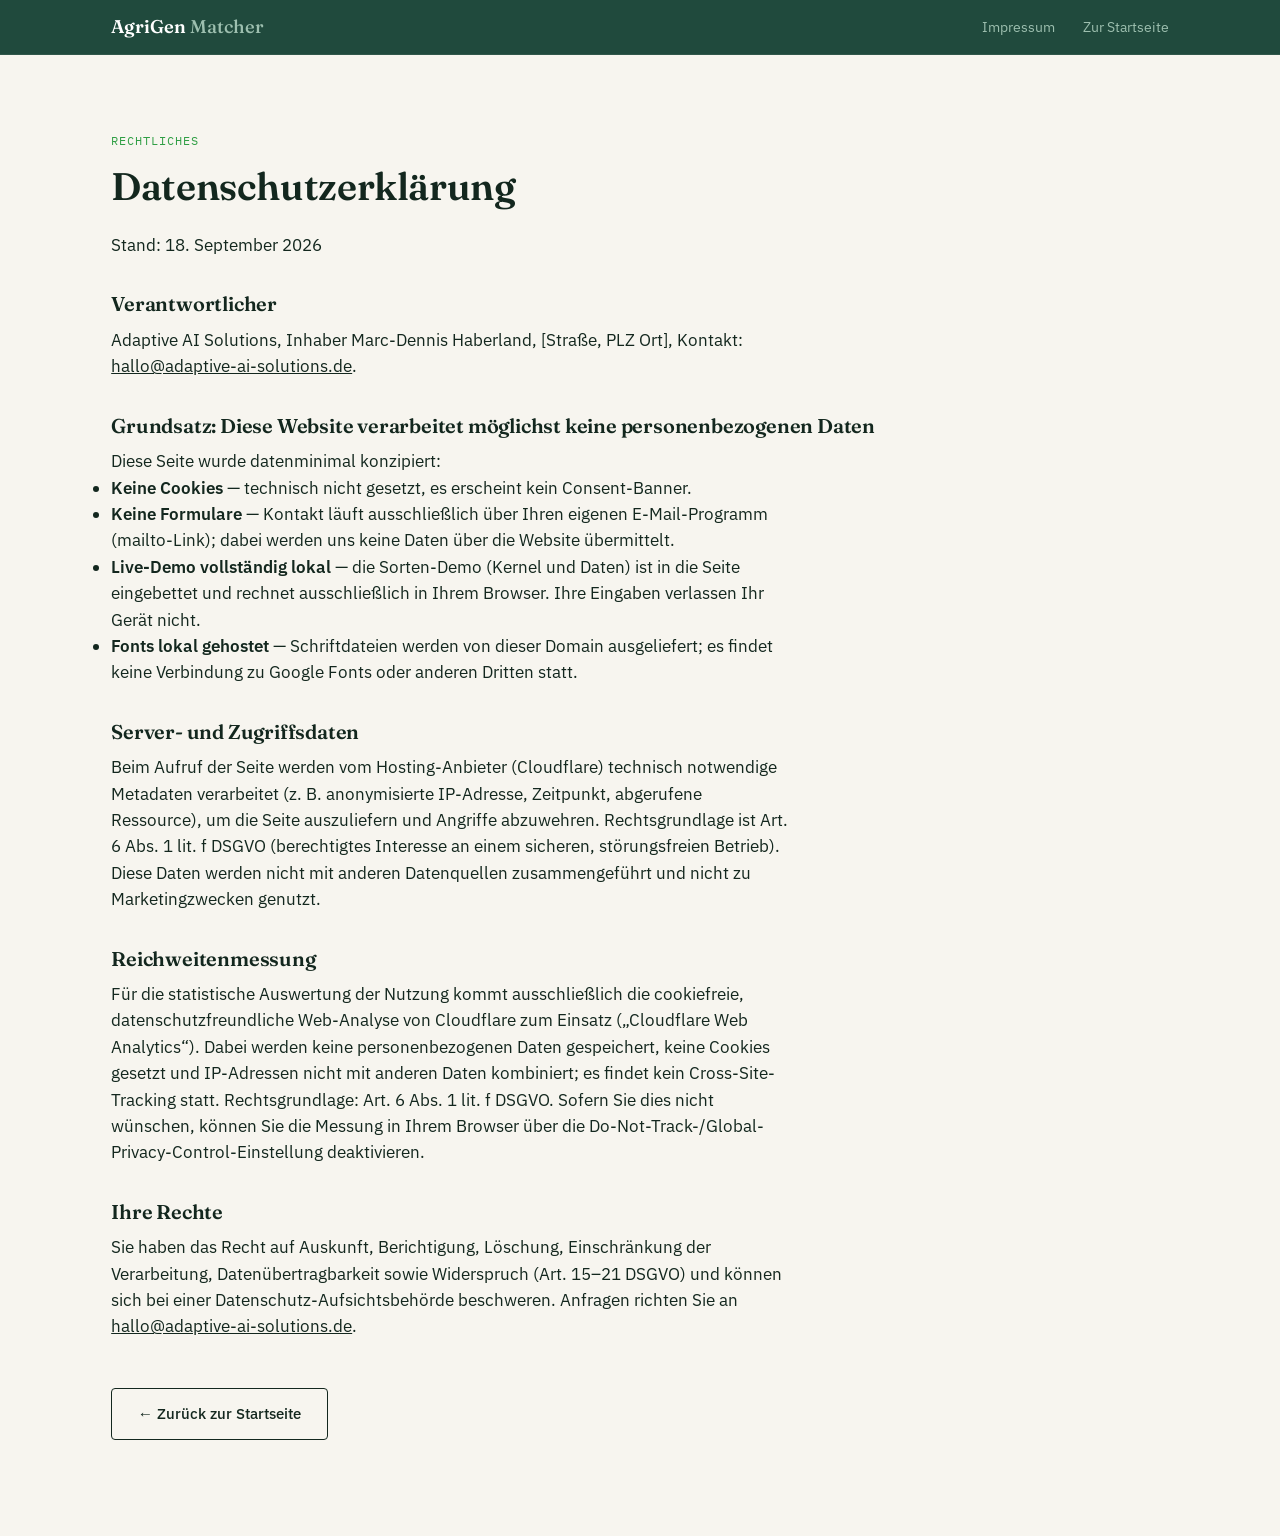
==== datenschutz.html @ 6e2ff1cd "fix: pre-launch-package — AGPL-Konsistenz, self-hosted Fonts, Rechtsseiten, SEO-Fundament - Lizenz-S" ====
<!DOCTYPE html>
<html lang="de">
<head>
  <meta charset="UTF-8">
  <meta name="viewport" content="width=device-width, initial-scale=1.0">
  <title>Datenschutz — AgriGen Matcher</title>
  <meta name="robots" content="noindex, follow">
  <link rel="icon" href="data:image/svg+xml,<svg xmlns='http://www.w3.org/2000/svg' viewBox='0 0 32 32'><rect width='32' height='32' rx='6' fill='%230E3B2E'/><path d='M16 5 C 10 12, 10 20, 16 27 C 22 20, 22 12, 16 5 Z' fill='none' stroke='%232F9E44' stroke-width='2'/></svg>">
  <link rel="stylesheet" href="assets/fonts.css">
  <link rel="stylesheet" href="assets/styles.css">
  <style>
    .legal-body { padding: clamp(3rem, 6vw, 5rem) 0 clamp(4rem, 8vw, 6rem); }
    .legal-body h1 { font-size: clamp(1.8rem, 3.5vw, 2.4rem); margin-bottom: 1.5rem; }
    .legal-body h2 { font-size: 1.25rem; max-width: none; margin: 2.2rem 0 0.7rem; }
    .legal-body p, .legal-body li { max-width: 68ch; }
    .legal-back { margin-top: 3rem; display: inline-block; }
    .btn-ghost-light { background: transparent; color: var(--ink-forest); border: 1.5px solid var(--ink-forest); }
    .btn-ghost-light:hover { border-color: var(--field-night); transform: translateY(-2px); }
  </style>
</head>
<body>

  <header class="site-header">
    <div class="shell header-inner">
      <a class="brand" href="index.html" aria-label="AgriGen Matcher — Start">
        <span class="brand-name">AgriGen&thinsp;<em>Matcher</em></span>
      </a>
      <nav class="site-nav" aria-label="Rechtliches">
        <a href="impressum.html">Impressum</a>
        <a href="index.html">Zur Startseite</a>
      </nav>
    </div>
  </header>

  <main class="legal-body">
    <div class="shell">
      <span class="micro-label">Rechtliches</span>
      <h1>Datenschutzerklärung</h1>
      <p>Stand: 18. September 2026</p>

      <h2>Verantwortlicher</h2>
      <p>Adaptive AI Solutions, Inhaber Marc-Dennis Haberland, [Straße, PLZ Ort], Kontakt: <a href="mailto:hallo@adaptive-ai-solutions.de">hallo@adaptive-ai-solutions.de</a>.</p>

      <h2>Grundsatz: Diese Website verarbeitet möglichst keine personenbezogenen Daten</h2>
      <p>Diese Seite wurde datenminimal konzipiert:</p>
      <ul>
        <li><strong>Keine Cookies</strong> — technisch nicht gesetzt, es erscheint kein Consent-Banner.</li>
        <li><strong>Keine Formulare</strong> — Kontakt läuft ausschließlich über Ihren eigenen E-Mail-Programm (mailto-Link); dabei werden uns keine Daten über die Website übermittelt.</li>
        <li><strong>Live-Demo vollständig lokal</strong> — die Sorten-Demo (Kernel und Daten) ist in die Seite eingebettet und rechnet ausschließlich in Ihrem Browser. Ihre Eingaben verlassen Ihr Gerät nicht.</li>
        <li><strong>Fonts lokal gehostet</strong> — Schriftdateien werden von dieser Domain ausgeliefert; es findet keine Verbindung zu Google Fonts oder anderen Dritten statt.</li>
      </ul>

      <h2>Server- und Zugriffsdaten</h2>
      <p>Beim Aufruf der Seite werden vom Hosting-Anbieter (Cloudflare) technisch notwendige Metadaten verarbeitet (z.&nbsp;B. anonymisierte IP-Adresse, Zeitpunkt, abgerufene Ressource), um die Seite auszuliefern und Angriffe abzuwehren. Rechtsgrundlage ist Art. 6 Abs. 1 lit. f DSGVO (berechtigtes Interesse an einem sicheren, störungsfreien Betrieb). Diese Daten werden nicht mit anderen Datenquellen zusammengeführt und nicht zu Marketingzwecken genutzt.</p>

      <h2>Reichweitenmessung</h2>
      <p>Für die statistische Auswertung der Nutzung kommt ausschließlich die cookiefreie, datenschutzfreundliche Web-Analyse von Cloudflare zum Einsatz („Cloudflare Web Analytics“). Dabei werden keine personenbezogenen Daten gespeichert, keine Cookies gesetzt und IP-Adressen nicht mit anderen Daten kombiniert; es findet kein Cross-Site-Tracking statt. Rechtsgrundlage: Art. 6 Abs. 1 lit. f DSGVO. Sofern Sie dies nicht wünschen, können Sie die Messung in Ihrem Browser über die Do-Not-Track-/Global-Privacy-Control-Einstellung deaktivieren.</p>

      <h2>Ihre Rechte</h2>
      <p>Sie haben das Recht auf Auskunft, Berichtigung, Löschung, Einschränkung der Verarbeitung, Datenübertragbarkeit sowie Widerspruch (Art. 15–21 DSGVO) und können sich bei einer Datenschutz-Aufsichtsbehörde beschweren. Anfragen richten Sie an <a href="mailto:hallo@adaptive-ai-solutions.de">hallo@adaptive-ai-solutions.de</a>.</p>

      <a class="btn btn-ghost-light legal-back" href="index.html">← Zurück zur Startseite</a>
    </div>
  </main>

</body>
</html>
---- assets/fonts.css ----
/* Self-hosted Fonts (Quelle: Google Fonts — Fraunces, IBM Plex Sans, IBM Plex Mono;
   latin-Subset, variable Fonts wo zutreffend). Keine Verbindungen zu Google
   oder Dritten beim Seitenaufruf — siehe datenschutz.html. */

/* Fraunces — variable (opsz 9..144, wght) — Display/Headlines */
@font-face {
  font-family: 'Fraunces';
  font-style: normal;
  font-weight: 100 900;
  font-display: swap;
  font-optical-sizing: auto;
  src: url('fonts/fraunces-variable.woff2') format('woff2');
}

/* IBM Plex Sans — variable (wght) — Body/UI */
@font-face {
  font-family: 'IBM Plex Sans';
  font-style: normal;
  font-weight: 100 700;
  font-display: swap;
  src: url('fonts/ibm-plex-sans-variable.woff2') format('woff2');
}

/* IBM Plex Mono — statisch 400/500 — Scores, IDs, Labels */
@font-face {
  font-family: 'IBM Plex Mono';
  font-style: normal;
  font-weight: 400;
  font-display: swap;
  src: url('fonts/ibm-plex-mono-400.woff2') format('woff2');
}
@font-face {
  font-family: 'IBM Plex Mono';
  font-style: normal;
  font-weight: 500;
  font-display: swap;
  src: url('fonts/ibm-plex-mono-500.woff2') format('woff2');
}
---- assets/styles.css ----
/* ═══════════════════════════════════════════════════════════════
   AgriGen Matcher — Landing Page
   Design-Vertrag: DESIGN.md (Tokens sind kanonisch)
   Atmosphäre: Feldwissenschaft — Präzision eines Messinstruments
   ═══════════════════════════════════════════════════════════════ */

:root {
  --field-night: #0E3B2E;
  --field-night-deep: #0A2C22;
  --leaf-signal: #2F9E44;
  --leaf-signal-hover: #27873A;
  --paper-warm: #F7F5EF;
  --ink-forest: #13271E;
  --mist-line: #D8D4C6;
  --ear-gold: #C99A2C;
  --cloud-white: #FFFFFF;
  --on-dark-muted: #9DBFAF;

  --font-display: "Fraunces", Georgia, serif;
  --font-body: "IBM Plex Sans", "Helvetica Neue", sans-serif;
  --font-mono: "IBM Plex Mono", "Courier New", monospace;

  --max-width: 1160px;
  --section-space: clamp(4rem, 9vw, 7.5rem);
  --gutters: clamp(1.25rem, 4vw, 4rem);
}

/* ── Reset ─────────────────────────────────────────────────── */
*, *::before, *::after { box-sizing: border-box; margin: 0; padding: 0; }
html { scroll-behavior: smooth; }
body {
  font-family: var(--font-body);
  font-size: 1.0625rem;
  line-height: 1.55;
  color: var(--ink-forest);
  background: var(--paper-warm);
  -webkit-font-smoothing: antialiased;
}
img, svg { display: block; max-width: 100%; }
a { color: inherit; }

.shell { max-width: var(--max-width); margin-inline: auto; padding-inline: var(--gutters); }

/* ── Typografie-Bausteine ──────────────────────────────────── */
.micro-label {
  font-family: var(--font-mono);
  font-size: 0.75rem;
  letter-spacing: 0.08em;
  text-transform: uppercase;
  color: var(--leaf-signal);
  display: block;
  margin-bottom: 0.9rem;
}
h1, h2, h3 { font-family: var(--font-display); font-weight: 600; line-height: 1.12; letter-spacing: -0.01em; }
h2 { font-size: clamp(1.8rem, 3.5vw, 2.6rem); max-width: 22ch; }
h3 { font-size: 1.25rem; margin-bottom: 0.65rem; }
p + p { margin-top: 0.85rem; }
strong { font-weight: 600; }

/* ── Buttons ───────────────────────────────────────────────── */
.btn {
  display: inline-flex; align-items: center; justify-content: center; gap: 0.5rem;
  font-family: var(--font-body); font-weight: 500; font-size: 0.95rem;
  padding: 0.85rem 1.6rem; border-radius: 4px;
  text-decoration: none; cursor: pointer;
  transition: transform 0.15s ease, background-color 0.15s ease, border-color 0.15s ease;
}
.btn-primary {
  background: var(--leaf-signal); color: var(--cloud-white);
  border: 1.5px solid var(--leaf-signal);
}
.btn-primary:hover { background: var(--leaf-signal-hover); border-color: var(--leaf-signal-hover); transform: translateY(-2px); }
.btn-ghost-dark {
  background: transparent; color: var(--cloud-white);
  border: 1.5px solid rgba(247, 245, 239, 0.45);
}
.btn-ghost-dark:hover { border-color: var(--cloud-white); transform: translateY(-2px); }
.btn-small { padding: 0.55rem 1.1rem; font-size: 0.875rem; }
.btn-block { width: 100%; }
.btn-cta {
  background: var(--cloud-white); color: var(--field-night);
  border: 1.5px solid var(--cloud-white); font-size: 1.05rem; padding: 1rem 2rem;
}
.btn-cta:hover { transform: translateY(-2px); }

/* ── Header ────────────────────────────────────────────────── */
.site-header {
  position: sticky; top: 0; z-index: 50;
  background: rgba(14, 59, 46, 0.92);
  backdrop-filter: blur(10px);
  border-bottom: 1px solid rgba(247, 245, 239, 0.08);
}
.header-inner {
  display: flex; align-items: center; gap: 2rem;
  padding-block: 0.8rem;
}
.brand { display: inline-flex; align-items: center; gap: 0.65rem; text-decoration: none; }
.brand-mark { width: 32px; height: 32px; }
.brand-name {
  color: var(--cloud-white); font-family: var(--font-display);
  font-size: 1.15rem; font-weight: 600;
}
.brand-name em { font-style: normal; color: var(--on-dark-muted); font-weight: 500; }
.site-nav { display: flex; gap: 1.75rem; margin-left: auto; }
.site-nav a {
  color: var(--on-dark-muted); text-decoration: none; font-size: 0.9rem;
  transition: color 0.15s ease;
}
.site-nav a:hover { color: var(--cloud-white); }
@media (max-width: 860px) { .site-nav { display: none; } }

/* ── Hero ──────────────────────────────────────────────────── */
.hero {
  position: relative; overflow: hidden;
  background:
    radial-gradient(1100px 500px at 85% -10%, rgba(47, 158, 68, 0.14), transparent 60%),
    linear-gradient(168deg, var(--field-night) 0%, var(--field-night-deep) 100%);
  color: var(--cloud-white);
}
.hero-fieldlines { position: absolute; inset: 0; width: 100%; height: 100%; }
.hero-grid {
  position: relative;
  display: grid; grid-template-columns: minmax(0, 7fr) minmax(0, 5fr);
  gap: clamp(2rem, 5vw, 4.5rem); align-items: center;
  padding-block: clamp(4.5rem, 9vw, 7.5rem) clamp(5.5rem, 10vw, 8.5rem);
}
.hero .micro-label { color: var(--ear-gold); }
.hero-title { font-size: clamp(2.6rem, 6vw, 4.6rem); margin-bottom: 1.4rem; }
.hero-title em { font-style: italic; color: var(--leaf-signal); }
.hero-sub { max-width: 52ch; color: var(--on-dark-muted); font-size: 1.125rem; margin-bottom: 2.2rem; }
.hero-actions { display: flex; flex-wrap: wrap; gap: 1rem; margin-bottom: 1.4rem; }
.hero-note { font-family: var(--font-mono); font-size: 0.78rem; color: var(--on-dark-muted); opacity: 0.85; }
@media (max-width: 960px) { .hero-grid { grid-template-columns: 1fr; } }

/* Hero-Score-Panel („Instrument"-Anmutung) */
.hero-panel {
  background: rgba(247, 245, 239, 0.04);
  border: 1px solid rgba(247, 245, 239, 0.14);
  border-radius: 6px; padding: 1.4rem 1.5rem 1.1rem;
  font-family: var(--font-mono);
}
.panel-head {
  display: flex; align-items: center; gap: 0.6rem;
  padding-bottom: 0.9rem; margin-bottom: 0.9rem;
  border-bottom: 1px solid rgba(247, 245, 239, 0.12);
}
.panel-dot { width: 8px; height: 8px; border-radius: 50%; background: var(--leaf-signal); box-shadow: 0 0 0 3px rgba(47, 158, 68, 0.25); }
.panel-title { font-size: 0.72rem; color: var(--on-dark-muted); letter-spacing: 0.04em; }
.panel-rows { list-style: none; display: grid; gap: 0.85rem; }
.panel-row { display: grid; grid-template-columns: 1.6rem 1fr auto; gap: 0.85rem; align-items: center; }
.row-rank { font-family: var(--font-display); font-size: 1.3rem; color: var(--ear-gold); text-align: center; }
.row-main { display: grid; gap: 0.2rem; }
.row-name { font-size: 0.72rem; color: var(--on-dark-muted); letter-spacing: 0.06em; }
.row-cultivar { font-family: var(--font-body); font-size: 0.95rem; color: var(--cloud-white); }
.row-bar { height: 3px; background: rgba(247, 245, 239, 0.12); border-radius: 2px; overflow: hidden; }
.row-bar span { display: block; height: 100%; background: var(--ear-gold); }
.row-score { font-size: 0.85rem; color: var(--cloud-white); }
.panel-foot { margin-top: 1rem; padding-top: 0.8rem; border-top: 1px solid rgba(247, 245, 239, 0.12); font-size: 0.7rem; color: var(--on-dark-muted); }

/* ── Sektionen ─────────────────────────────────────────────── */
.section { padding-block: var(--section-space); }
.section-tinted { background: linear-gradient(180deg, var(--cloud-white) 0%, var(--paper-warm) 100%); border-block: 1px solid var(--mist-line); }
.section-mark { margin-bottom: clamp(2.2rem, 5vw, 3.5rem); }
.section-sub { margin-top: 1.1rem; max-width: 68ch; color: #4a5a50; }

/* Karten-Trio (Problem) */
.card-trio { display: grid; grid-template-columns: repeat(3, 1fr); gap: 1.4rem; }
@media (max-width: 900px) { .card-trio { grid-template-columns: 1fr; } }
.card {
  background: var(--cloud-white); border: 1px solid var(--mist-line);
  border-radius: 6px; padding: 1.8rem;
  transition: border-color 0.2s ease;
}
.card:hover { border-color: var(--field-night); }
.card p { color: #4a5a50; font-size: 0.98rem; }

/* Prozess (Verfahren) */
.process { display: grid; grid-template-columns: repeat(3, 1fr); gap: 1.4rem; counter-reset: step; }
@media (max-width: 900px) { .process { grid-template-columns: 1fr; } }
.process-step { position: relative; padding: 2rem 1.8rem; border-top: 2px solid var(--field-night); background: var(--cloud-white); border-radius: 0 0 6px 6px; }
.step-num {
  font-family: var(--font-display); font-size: 2.4rem; line-height: 1;
  color: var(--ear-gold); display: block; margin-bottom: 1rem;
}
.process-step p { color: #4a5a50; font-size: 0.98rem; }
.honesty-note {
  margin-top: 2rem; padding: 1.4rem 1.6rem;
  border-left: 3px solid var(--leaf-signal); background: var(--cloud-white);
  border-radius: 0 6px 6px 0;
}
.honesty-note p { font-size: 0.95rem; color: #4a5a50; }
.honesty-note a { color: var(--field-night); font-weight: 500; }

/* ── Demo-Instrument ───────────────────────────────────────── */
.instrument {
  background: var(--cloud-white);
  border: 2px solid var(--field-night);
  border-radius: 6px;
  box-shadow: 0 1px 0 var(--field-night), 8px 8px 0 rgba(14, 59, 46, 0.08);
}
.instrument-head {
  display: flex; align-items: center; gap: 0.6rem;
  padding: 1rem 1.5rem; border-bottom: 1px solid var(--mist-line);
  background: linear-gradient(180deg, rgba(14, 59, 46, 0.03), transparent);
}
.instrument-head .micro-label { margin: 0; color: var(--field-night); }
.instrument-controls {
  display: grid; grid-template-columns: repeat(3, 1fr); gap: 1.2rem 1.4rem;
  padding: 1.6rem 1.5rem;
}
@media (max-width: 960px) { .instrument-controls { grid-template-columns: repeat(2, 1fr); } }
@media (max-width: 620px) { .instrument-controls { grid-template-columns: 1fr; } }
.control-label {
  display: block; font-family: var(--font-mono); font-size: 0.72rem;
  letter-spacing: 0.07em; text-transform: uppercase;
  color: #5c6b61; margin-bottom: 0.45rem;
}
.control-select {
  width: 100%; padding: 0.7rem 0.8rem;
  font-family: var(--font-body); font-size: 0.95rem; color: var(--ink-forest);
  background: var(--cloud-white);
  border: 1px solid var(--mist-line); border-radius: 4px;
  transition: border-color 0.15s ease;
  appearance: none;
  background-image: url("data:image/svg+xml,%3Csvg xmlns='http://www.w3.org/2000/svg' width='12' height='8'%3E%3Cpath d='M1 1l5 5 5-5' fill='none' stroke='%2313271E' stroke-width='1.6'/%3E%3C/svg%3E");
  background-repeat: no-repeat; background-position: right 0.8rem center;
  padding-right: 2.2rem;
}
.control-select:focus { outline: none; border-color: var(--leaf-signal); box-shadow: 0 0 0 2px rgba(47, 158, 68, 0.25); }
.control-submit { display: flex; align-items: flex-end; }

.instrument-results { padding: 0.4rem 1.5rem 1.6rem; }
.results-empty {
  font-family: var(--font-mono); font-size: 0.85rem; color: #8a958c;
  padding: 1.6rem; text-align: center; border: 1px dashed var(--mist-line); border-radius: 6px;
}
.result-row {
  display: grid; grid-template-columns: 2.2rem 1fr auto; gap: 1rem; align-items: center;
  padding: 0.95rem 0.4rem; border-bottom: 1px solid var(--mist-line);
  opacity: 0; transform: translateY(6px);
  animation: row-in 0.3s ease forwards;
}
.result-row:nth-child(1) { animation-delay: 0.02s; }
.result-row:nth-child(2) { animation-delay: 0.12s; }
.result-row:nth-child(3) { animation-delay: 0.22s; }
.result-row:nth-child(4) { animation-delay: 0.32s; }
.result-row:nth-child(5) { animation-delay: 0.42s; }
.result-row:last-child { border-bottom: none; }
@keyframes row-in { to { opacity: 1; transform: none; } }
.result-rank { font-family: var(--font-display); font-size: 1.5rem; color: var(--ear-gold); text-align: center; }
.result-main { display: grid; gap: 0.25rem; }
.result-id { font-family: var(--font-mono); font-size: 0.7rem; color: #8a958c; letter-spacing: 0.06em; }
.result-name { font-family: var(--font-display); font-size: 1.1rem; }
.result-name .species { color: #6b7a70; font-style: italic; font-weight: 500; }
.result-meta { font-family: var(--font-mono); font-size: 0.72rem; color: #5c6b61; }
.result-bar { height: 4px; background: var(--paper-warm); border: 1px solid var(--mist-line); border-radius: 2px; overflow: hidden; max-width: 420px; }
.result-bar span { display: block; height: 100%; background: linear-gradient(90deg, var(--ear-gold), var(--leaf-signal)); }
.result-scoreblock { text-align: right; }
.result-score { font-family: var(--font-mono); font-size: 1.05rem; font-weight: 500; }
.result-scorelabel { font-family: var(--font-mono); font-size: 0.65rem; color: #8a958c; letter-spacing: 0.06em; text-transform: uppercase; }
.demo-note { margin-top: 1rem; font-family: var(--font-mono); font-size: 0.75rem; color: #8a958c; }

/* ── Kennzahlen-Band ───────────────────────────────────────── */
.stats-band {
  display: grid; grid-template-columns: repeat(4, 1fr);
  border-block: 1px solid var(--mist-line);
}
@media (max-width: 960px) { .stats-band { grid-template-columns: repeat(2, 1fr); } }
.stat { padding: 2rem 1.6rem; border-left: 1px solid var(--mist-line); }
.stat:first-child { border-left: none; }
@media (max-width: 960px) { .stat:nth-child(3) { border-left: none; } .stat:nth-child(n+3) { border-top: 1px solid var(--mist-line); } }
.stat-value {
  font-family: var(--font-mono); font-size: clamp(2.2rem, 4vw, 3rem);
  font-weight: 500; color: var(--field-night); display: block; margin-bottom: 0.7rem;
}
.stat-label { font-size: 0.88rem; color: #4a5a50; display: block; max-width: 26ch; }
.provenance { margin-top: 3rem; }
.provenance p { max-width: 75ch; color: #4a5a50; font-size: 0.98rem; }
.provenance a { color: var(--field-night); font-weight: 500; }

/* ── CTA ───────────────────────────────────────────────────── */
.cta { background: var(--field-night); color: var(--cloud-white); padding-block: clamp(3.5rem, 7vw, 5.5rem); }
.cta-inner { display: flex; align-items: center; justify-content: space-between; gap: 2.5rem; flex-wrap: wrap; }
.cta h2 { max-width: 24ch; }
.cta p { color: var(--on-dark-muted); margin-top: 1rem; max-width: 48ch; }

/* ── Footer ────────────────────────────────────────────────── */
.site-footer { background: var(--field-night-deep); color: var(--cloud-white); padding-block: 3.5rem 2rem; }
.footer-grid { display: grid; grid-template-columns: repeat(3, 1fr); gap: 2rem; padding-bottom: 2.5rem; border-bottom: 1px solid rgba(247, 245, 239, 0.1); }
@media (max-width: 800px) { .footer-grid { grid-template-columns: 1fr; } }
.footer-brand { font-family: var(--font-display); font-size: 1.3rem; font-weight: 600; display: block; margin-bottom: 0.8rem; }
.footer-muted { color: var(--on-dark-muted); font-size: 0.92rem; max-width: 34ch; }
.footer-strong { font-weight: 600; margin-bottom: 0.5rem; }
.footer-link { display: block; color: var(--on-dark-muted); text-decoration: none; font-size: 0.92rem; margin-bottom: 0.4rem; transition: color 0.15s ease; }
.footer-link:hover { color: var(--cloud-white); }
.micro-label-dark { color: var(--ear-gold); margin-bottom: 0.9rem; }
.footer-legal { padding-top: 1.8rem; font-size: 0.8rem; color: var(--on-dark-muted); }
.footer-legal p { max-width: 90ch; margin-bottom: 0.9rem; }
.footer-copy { opacity: 0.7; }

/* ── Reveal-Animation ──────────────────────────────────────── */
.reveal { opacity: 0; transform: translateY(14px); animation: reveal-up 0.6s cubic-bezier(0.2, 0.7, 0.3, 1) forwards; }
.reveal:nth-child(2) { animation-delay: 0.06s; }
.reveal:nth-child(3) { animation-delay: 0.12s; }
.reveal:nth-child(4) { animation-delay: 0.18s; }
.hero-copy .reveal:nth-child(2) { animation-delay: 0.05s; }
.hero-copy .reveal:nth-child(3) { animation-delay: 0.1s; }
.hero-copy .reveal:nth-child(4) { animation-delay: 0.15s; }
.hero-copy .reveal:nth-child(5) { animation-delay: 0.2s; }
.hero .hero-panel.reveal { animation-delay: 0.25s; }
@keyframes reveal-up { to { opacity: 1; transform: none; } }

@media (prefers-reduced-motion: reduce) {
  html { scroll-behavior: auto; }
  .reveal, .result-row { animation: none !important; opacity: 1 !important; transform: none !important; }
  .btn { transition: none; }
}
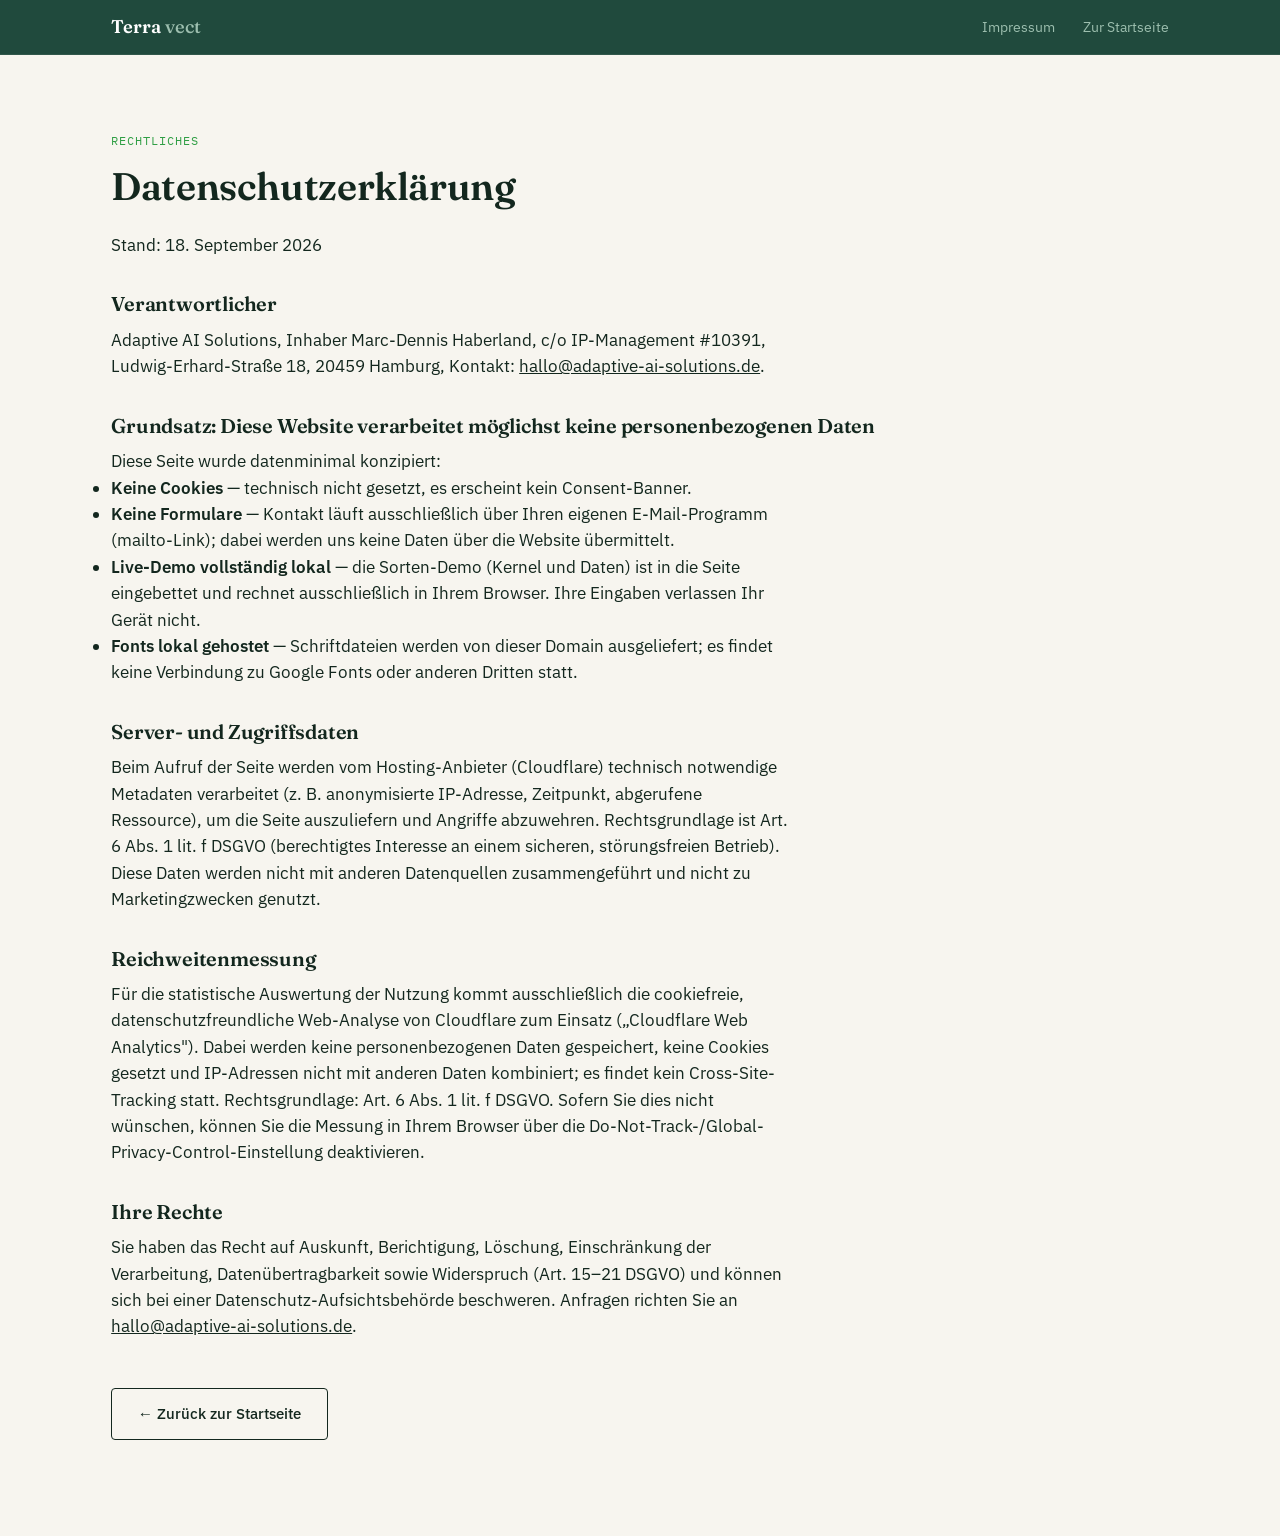
==== commit 85ea23e4: "feat(hosting): Terravect unter terravect.adaptive-ai-solutions.de — Impressum vollständig, SEO auf S" ====
--- a/datenschutz.html
+++ b/datenschutz.html
@@ -3,7 +3,7 @@
 <head>
   <meta charset="UTF-8">
   <meta name="viewport" content="width=device-width, initial-scale=1.0">
-  <title>Datenschutz — AgriGen Matcher</title>
+  <title>Datenschutz — Terravect</title>
   <meta name="robots" content="noindex, follow">
   <link rel="icon" href="data:image/svg+xml,<svg xmlns='http://www.w3.org/2000/svg' viewBox='0 0 32 32'><rect width='32' height='32' rx='6' fill='%230E3B2E'/><path d='M16 5 C 10 12, 10 20, 16 27 C 22 20, 22 12, 16 5 Z' fill='none' stroke='%232F9E44' stroke-width='2'/></svg>">
   <link rel="stylesheet" href="assets/fonts.css">
@@ -22,8 +22,8 @@
 
   <header class="site-header">
     <div class="shell header-inner">
-      <a class="brand" href="index.html" aria-label="AgriGen Matcher — Start">
-        <span class="brand-name">AgriGen&thinsp;<em>Matcher</em></span>
+      <a class="brand" href="index.html" aria-label="Terravect — Start">
+        <span class="brand-name">Terra&thinsp;<em>vect</em></span>
       </a>
       <nav class="site-nav" aria-label="Rechtliches">
         <a href="impressum.html">Impressum</a>
@@ -39,7 +39,7 @@
       <p>Stand: 18. September 2026</p>
 
       <h2>Verantwortlicher</h2>
-      <p>Adaptive AI Solutions, Inhaber Marc-Dennis Haberland, [Straße, PLZ Ort], Kontakt: <a href="mailto:hallo@adaptive-ai-solutions.de">hallo@adaptive-ai-solutions.de</a>.</p>
+      <p>Adaptive AI Solutions, Inhaber Marc-Dennis Haberland, c/o IP-Management #10391, Ludwig-Erhard-Straße 18, 20459 Hamburg, Kontakt: <a href="mailto:hallo@adaptive-ai-solutions.de">hallo@adaptive-ai-solutions.de</a>.</p>
 
       <h2>Grundsatz: Diese Website verarbeitet möglichst keine personenbezogenen Daten</h2>
       <p>Diese Seite wurde datenminimal konzipiert:</p>
@@ -54,7 +54,7 @@
       <p>Beim Aufruf der Seite werden vom Hosting-Anbieter (Cloudflare) technisch notwendige Metadaten verarbeitet (z.&nbsp;B. anonymisierte IP-Adresse, Zeitpunkt, abgerufene Ressource), um die Seite auszuliefern und Angriffe abzuwehren. Rechtsgrundlage ist Art. 6 Abs. 1 lit. f DSGVO (berechtigtes Interesse an einem sicheren, störungsfreien Betrieb). Diese Daten werden nicht mit anderen Datenquellen zusammengeführt und nicht zu Marketingzwecken genutzt.</p>
 
       <h2>Reichweitenmessung</h2>
-      <p>Für die statistische Auswertung der Nutzung kommt ausschließlich die cookiefreie, datenschutzfreundliche Web-Analyse von Cloudflare zum Einsatz („Cloudflare Web Analytics“). Dabei werden keine personenbezogenen Daten gespeichert, keine Cookies gesetzt und IP-Adressen nicht mit anderen Daten kombiniert; es findet kein Cross-Site-Tracking statt. Rechtsgrundlage: Art. 6 Abs. 1 lit. f DSGVO. Sofern Sie dies nicht wünschen, können Sie die Messung in Ihrem Browser über die Do-Not-Track-/Global-Privacy-Control-Einstellung deaktivieren.</p>
+      <p>Für die statistische Auswertung der Nutzung kommt ausschließlich die cookiefreie, datenschutzfreundliche Web-Analyse von Cloudflare zum Einsatz („Cloudflare Web Analytics"). Dabei werden keine personenbezogenen Daten gespeichert, keine Cookies gesetzt und IP-Adressen nicht mit anderen Daten kombiniert; es findet kein Cross-Site-Tracking statt. Rechtsgrundlage: Art. 6 Abs. 1 lit. f DSGVO. Sofern Sie dies nicht wünschen, können Sie die Messung in Ihrem Browser über die Do-Not-Track-/Global-Privacy-Control-Einstellung deaktivieren.</p>
 
       <h2>Ihre Rechte</h2>
       <p>Sie haben das Recht auf Auskunft, Berichtigung, Löschung, Einschränkung der Verarbeitung, Datenübertragbarkeit sowie Widerspruch (Art. 15–21 DSGVO) und können sich bei einer Datenschutz-Aufsichtsbehörde beschweren. Anfragen richten Sie an <a href="mailto:hallo@adaptive-ai-solutions.de">hallo@adaptive-ai-solutions.de</a>.</p>
